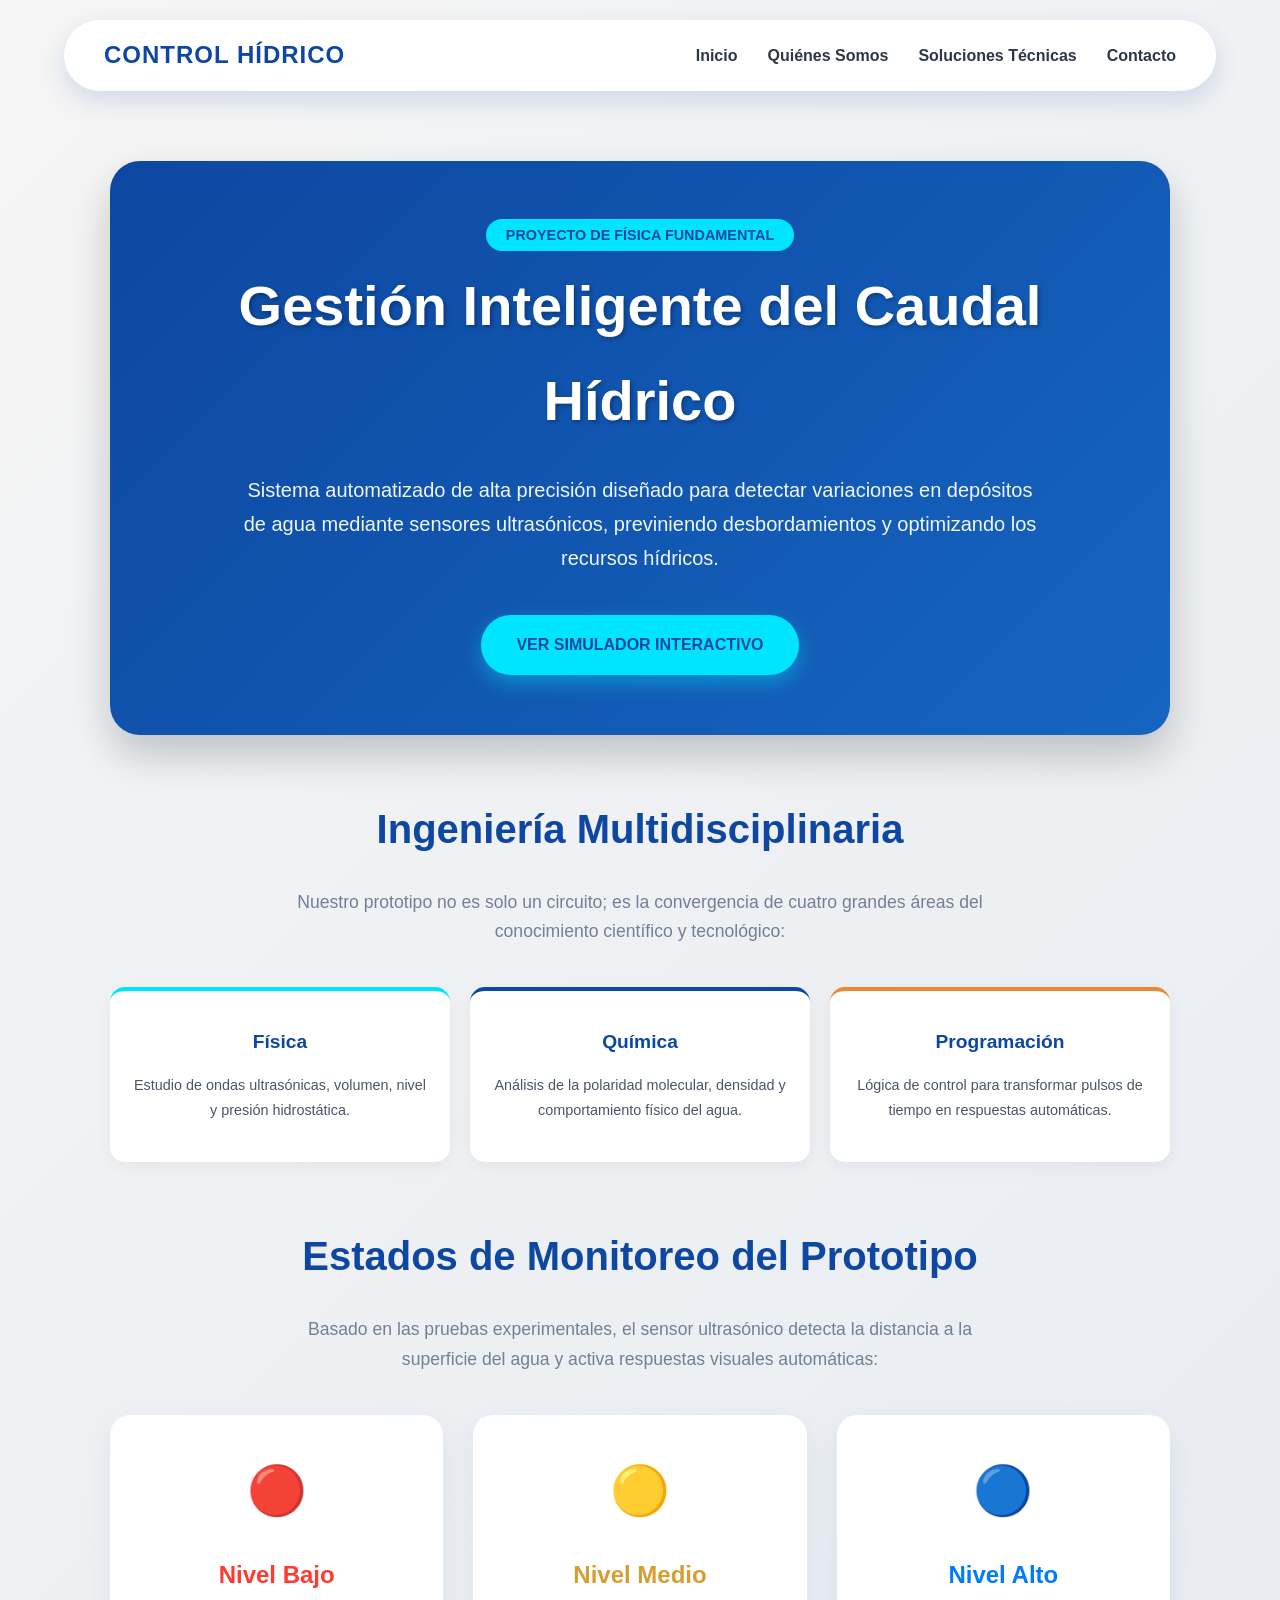
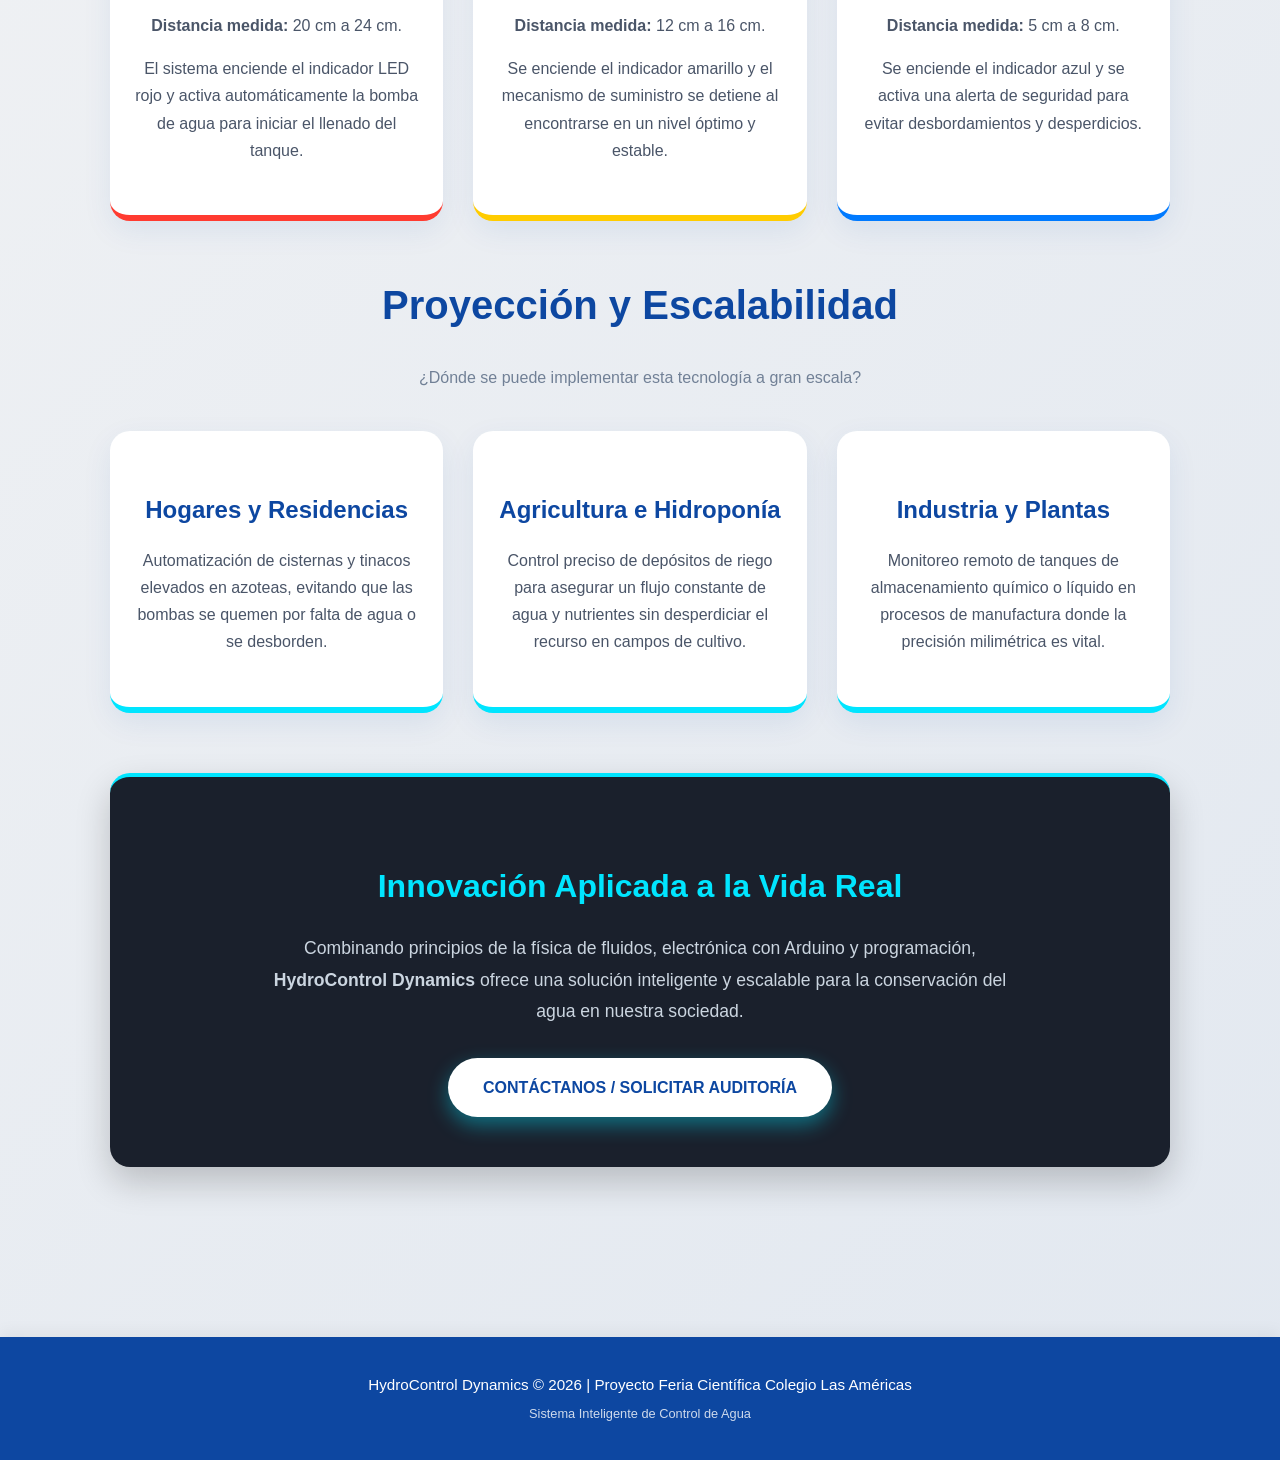
==== index.html @ 3159d739 "Add files via upload" ====
<!DOCTYPE html>
<html lang="es">
<head>
    <meta charset="UTF-8">
    <meta name="viewport" content="width=device-width, initial-scale=1.0">
    <title>HydroControl Dynamics | Inicio</title>
    <link rel="stylesheet" href="style.css">
    <style>
        .grid-info {
            display: grid;
            grid-template-columns: repeat(auto-fit, minmax(300px, 1fr));
            gap: 30px;
            margin-top: 40px;
            margin-bottom: 50px;
        }

        .tarjeta-info {
            background: #FFFFFF;
            padding: 35px 25px;
            border-radius: 20px;
            box-shadow: 0 10px 30px rgba(13, 71, 161, 0.08);
            text-align: center;
            border-bottom: 6px solid var(--azul-marino);
            transition: transform 0.3s ease;
        }

        .tarjeta-info:hover {
            transform: translateY(-8px);
        }

        .tarjeta-info h3 {
            font-size: 1.5rem;
            margin-bottom: 15px;
            color: var(--azul-marino);
        }

        .tarjeta-info p {
            color: #4A5568;
            font-size: 1rem;
            line-height: 1.7;
        }

        .grid-pilares {
            display: grid;
            grid-template-columns: repeat(auto-fit, minmax(220px, 1fr));
            gap: 20px;
            margin: 40px 0 60px 0;
        }

        .pilar-card {
            background: #FFFFFF;
            padding: 25px 20px;
            border-radius: 15px;
            text-align: center;
            box-shadow: 0 5px 15px rgba(0,0,0,0.05);
            border-top: 4px solid var(--azul-cyan);
        }

        .pilar-card h4 {
            color: var(--azul-marino);
            margin: 10px 0;
            font-size: 1.2rem;
        }

        .seccion-impacto {
            background: #1A202C;
            color: white;
            padding: 50px 30px;
            border-radius: 20px;
            text-align: center;
            margin: 60px 0;
            box-shadow: 0 15px 35px rgba(0,0,0,0.2);
            border-top: 4px solid var(--azul-cyan);
        }

        .seccion-impacto h3 {
            color: var(--azul-cyan);
            font-size: 2rem;
            margin-bottom: 20px;
        }
    </style>
</head>
<body>
    <header>
        <h1>Control Hídrico</h1>
        <nav>
            <a href="index.html">Inicio</a>
            <a href="filosofia.html">Quiénes Somos</a>
            <a href="soluciones.html">Soluciones Técnicas</a>
            <a href="contacto.html">Contacto</a>
        </nav>
    </header>

    <div class="container">
        
        <div class="hero-section">
            <span style="background: var(--azul-cyan); color: var(--azul-marino); padding: 8px 20px; border-radius: 20px; font-weight: bold; font-size: 0.9rem; text-transform: uppercase;">Proyecto de Física Fundamental</span>
            <h2>Gestión Inteligente del Caudal Hídrico</h2>
            <p style="font-size: 1.25rem; max-width: 800px; margin: 20px auto 40px auto; opacity: 0.95; line-height: 1.7;">
                Sistema automatizado de alta precisión diseñado para detectar variaciones en depósitos de agua mediante sensores ultrasónicos, previniendo desbordamientos y optimizando los recursos hídricos.
            </p>
            <a href="soluciones.html" class="btn">Ver Simulador Interactivo</a>
        </div>

        <h2 style="text-align: center; margin-top: 10px;">Ingeniería Multidisciplinaria</h2>
        <p style="text-align: center; color: #718096; max-width: 700px; margin: 0 auto; font-size: 1.1rem;">
            Nuestro prototipo no es solo un circuito; es la convergencia de cuatro grandes áreas del conocimiento científico y tecnológico:
        </p>

        <div class="grid-pilares">
            <div class="pilar-card">
                <h4>Física</h4>
                <p style="font-size: 0.9rem; color: #4A5568;">Estudio de ondas ultrasónicas, volumen, nivel y presión hidrostática.</p>
            </div>
            <div class="pilar-card" style="border-top-color: var(--azul-marino);">
                <h4>Química</h4>
                <p style="font-size: 0.9rem; color: #4A5568;">Análisis de la polaridad molecular, densidad y comportamiento físico del agua.</p>
            </div>
            <div class="pilar-card" style="border-top-color: #ED8936;">
                <h4>Programación</h4>
                <p style="font-size: 0.9rem; color: #4A5568;">Lógica de control para transformar pulsos de tiempo en respuestas automáticas.</p>
            </div>
        </div>

        <h2 style="text-align: center; margin-top: 20px;">Estados de Monitoreo del Prototipo</h2>
        <p style="text-align: center; color: #718096; max-width: 700px; margin: 0 auto; font-size: 1.1rem;">
            Basado en las pruebas experimentales, el sensor ultrasónico detecta la distancia a la superficie del agua y activa respuestas visuales automáticas:
        </p>

        <div class="grid-info">
            <div class="tarjeta-info" style="border-bottom-color: #FF3B30;">
                <div style="font-size: 3rem; margin-bottom: 10px;">🔴</div>
                <h3 style="color: #FF3B30;">Nivel Bajo</h3>
                <p><strong>Distancia medida:</strong> 20 cm a 24 cm.</p>
                <p>El sistema enciende el indicador LED rojo y activa automáticamente la bomba de agua para iniciar el llenado del tanque.</p>
            </div>

            <div class="tarjeta-info" style="border-bottom-color: #FFCC00;">
                <div style="font-size: 3rem; margin-bottom: 10px;">🟡</div>
                <h3 style="color: #D69E2E;">Nivel Medio</h3>
                <p><strong>Distancia medida:</strong> 12 cm a 16 cm.</p>
                <p>Se enciende el indicador amarillo y el mecanismo de suministro se detiene al encontrarse en un nivel óptimo y estable.</p>
            </div>

            <div class="tarjeta-info" style="border-bottom-color: #007AFF;">
                <div style="font-size: 3rem; margin-bottom: 10px;">🔵</div>
                <h3 style="color: #007AFF;">Nivel Alto</h3>
                <p><strong>Distancia medida:</strong> 5 cm a 8 cm.</p>
                <p>Se enciende el indicador azul y se activa una alerta de seguridad para evitar desbordamientos y desperdicios.</p>
            </div>
        </div>

        <h2 style="text-align: center; margin-top: 40px;">Proyección y Escalabilidad</h2>
        <p style="text-align: center; color: #718096; max-width: 700px; margin: 0 auto 30px auto;">
            ¿Dónde se puede implementar esta tecnología a gran escala?
        </p>
        
        <div class="grid-info">
            <div class="tarjeta-info" style="border-bottom-color: var(--azul-cyan);">
                <h3>Hogares y Residencias</h3>
                <p>Automatización de cisternas y tinacos elevados en azoteas, evitando que las bombas se quemen por falta de agua o se desborden.</p>
            </div>
            <div class="tarjeta-info" style="border-bottom-color: var(--azul-cyan);">
                <h3>Agricultura e Hidroponía</h3>
                <p>Control preciso de depósitos de riego para asegurar un flujo constante de agua y nutrientes sin desperdiciar el recurso en campos de cultivo.</p>
            </div>
            <div class="tarjeta-info" style="border-bottom-color: var(--azul-cyan);">
                <h3>Industria y Plantas</h3>
                <p>Monitoreo remoto de tanques de almacenamiento químico o líquido en procesos de manufactura donde la precisión milimétrica es vital.</p>
            </div>
        </div>

        <div class="seccion-impacto">
            <h3>Innovación Aplicada a la Vida Real</h3>
            <p style="max-width: 750px; margin: 0 auto; color: #CBD5E0; font-size: 1.1rem; line-height: 1.8;">
                Combinando principios de la física de fluidos, electrónica con Arduino y programación, <strong>HydroControl Dynamics</strong> ofrece una solución inteligente y escalable para la conservación del agua en nuestra sociedad.
            </p>
            <div style="margin-top: 30px;">
                <a href="contacto.html" class="btn" style="background: white; color: var(--azul-marino);">Contáctanos / Solicitar Auditoría</a>
            </div>
        </div>

    </div>

    <footer>
        <p>HydroControl Dynamics © 2026 | Proyecto Feria Científica Colegio Las Américas</p>
        <p style="font-size: 0.8rem; opacity: 0.8;">Sistema Inteligente de Control de Agua</p>
    </footer>
</body>
</html>
---- style.css ----
:root {
    --azul-marino: #0D47A1;
    --azul-cyan: #00E5FF;
    --gris-fondo: #F5F5F5;
    --texto: #2D3748;
    --blanco: #FFFFFF;
}

body {
    font-family: 'Inter', -apple-system, BlinkMacSystemFont, sans-serif;
    margin: 0;
    padding: 0;
    background: linear-gradient(135deg, var(--gris-fondo) 0%, #E2E8F0 100%);
    color: var(--texto);
    line-height: 1.7;
    min-height: 100vh;
    display: flex;
    flex-direction: column;
}

header {
    background-color: var(--blanco);
    margin: 20px 5%;
    padding: 15px 40px;
    border-radius: 50px;
    display: flex;
    justify-content: space-between;
    align-items: center;
    box-shadow: 0 10px 25px rgba(13, 71, 161, 0.15);
    flex-wrap: wrap;
    gap: 15px;
}

header h1 {
    margin: 0;
    font-size: 1.5rem;
    color: var(--azul-marino);
    font-weight: 800;
    text-transform: uppercase;
    letter-spacing: 1px;
}

nav {
    display: flex;
    gap: 10px;
    flex-wrap: wrap;
}

nav a {
    color: var(--texto);
    text-decoration: none;
    margin-left: 20px;
    font-weight: 600;
    font-size: 1rem;
    transition: all 0.3s;
}

nav a:hover {
    color: var(--azul-cyan);
    transform: translateY(-2px);
    display: inline-block;
}

.container {
    max-width: 1100px;
    margin: 0 auto;
    padding: 50px 20px;
    flex: 1;
    width: 100%;
    box-sizing: border-box;
}

h2 {
    font-size: 2.5rem;
    color: var(--azul-marino);
    margin-bottom: 25px;
    text-align: center;
}

.grid {
    display: grid;
    grid-template-columns: repeat(auto-fit, minmax(300px, 1fr));
    gap: 40px;
    margin-top: 40px;
}

.hero-section {
    background: linear-gradient(135deg, var(--azul-marino), #1565C0);
    color: var(--blanco);
    border-radius: 30px;
    padding: 60px 40px;
    text-align: center;
    box-shadow: 0 20px 40px rgba(0,0,0,0.2);
    margin-bottom: 60px;
}

.hero-section h2 {
    color: var(--blanco);
    font-size: 3.5rem;
    margin-top: 10px;
    text-shadow: 2px 2px 4px rgba(0,0,0,0.3);
}

.btn {
    display: inline-block;
    background-color: var(--azul-cyan);
    color: var(--azul-marino);
    padding: 16px 35px;
    border-radius: 50px;
    text-decoration: none;
    font-weight: 800;
    text-transform: uppercase;
    box-shadow: 0 8px 20px rgba(0, 229, 255, 0.4);
    transition: all 0.3s ease;
    border: none;
    cursor: pointer;
    text-align: center;
}

.btn:hover {
    box-shadow: 0 12px 25px rgba(0, 229, 255, 0.6);
    transform: scale(1.05);
}

footer {
    text-align: center;
    padding: 30px;
    background-color: var(--azul-marino);
    color: var(--blanco);
    margin-top: 60px;
    font-size: 0.95rem;
    box-shadow: 0 -5px 15px rgba(0,0,0,0.05);
}

footer p {
    margin: 5px 0;
}

@media (max-width: 768px) {
    header {
        flex-direction: column;
        text-align: center;
        border-radius: 20px;
        padding: 20px;
    }
    nav {
        justify-content: center;
        margin-top: 10px;
    }
    nav a {
        margin: 0 10px;
    }
    .hero-section h2 {
        font-size: 2.2rem;
    }
    h2 {
        font-size: 1.8rem;
    }
}
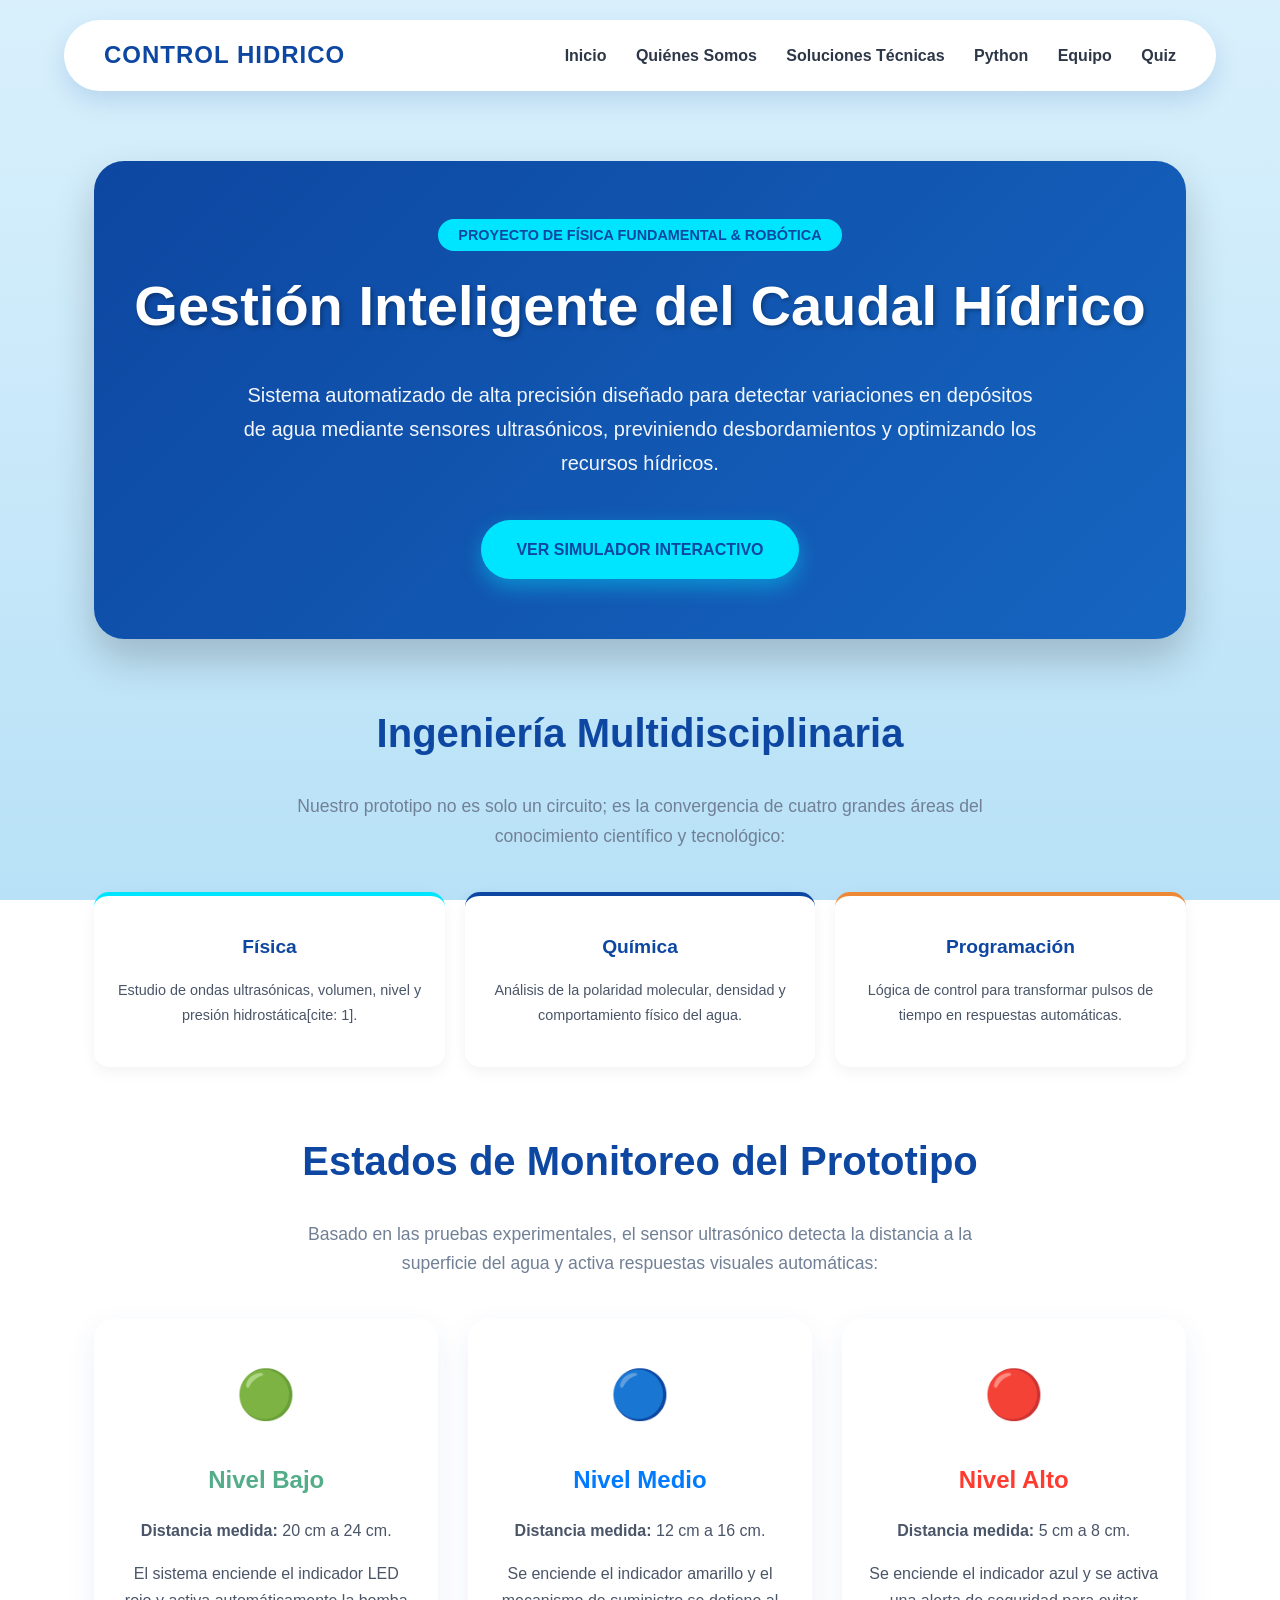
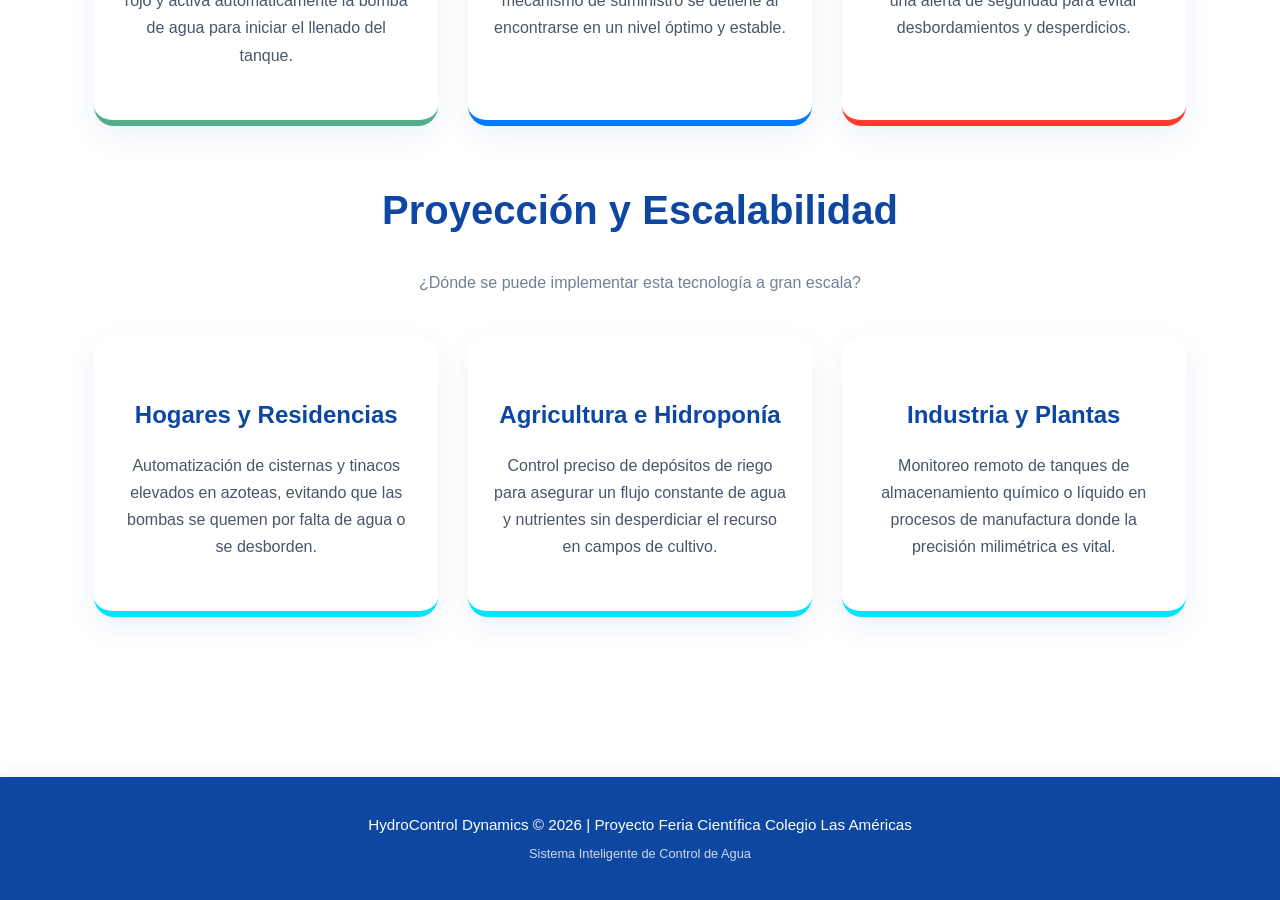
==== commit 25c995ea: "Add files via upload" ====
--- a/index.html
+++ b/index.html
@@ -1,190 +1,207 @@
-<!DOCTYPE html>
-<html lang="es">
-<head>
-    <meta charset="UTF-8">
-    <meta name="viewport" content="width=device-width, initial-scale=1.0">
-    <title>HydroControl Dynamics | Inicio</title>
-    <link rel="stylesheet" href="style.css">
-    <style>
-        .grid-info {
-            display: grid;
-            grid-template-columns: repeat(auto-fit, minmax(300px, 1fr));
-            gap: 30px;
-            margin-top: 40px;
-            margin-bottom: 50px;
-        }
-
-        .tarjeta-info {
-            background: #FFFFFF;
-            padding: 35px 25px;
-            border-radius: 20px;
-            box-shadow: 0 10px 30px rgba(13, 71, 161, 0.08);
-            text-align: center;
-            border-bottom: 6px solid var(--azul-marino);
-            transition: transform 0.3s ease;
-        }
-
-        .tarjeta-info:hover {
-            transform: translateY(-8px);
-        }
-
-        .tarjeta-info h3 {
-            font-size: 1.5rem;
-            margin-bottom: 15px;
-            color: var(--azul-marino);
-        }
-
-        .tarjeta-info p {
-            color: #4A5568;
-            font-size: 1rem;
-            line-height: 1.7;
-        }
-
-        .grid-pilares {
-            display: grid;
-            grid-template-columns: repeat(auto-fit, minmax(220px, 1fr));
-            gap: 20px;
-            margin: 40px 0 60px 0;
-        }
-
-        .pilar-card {
-            background: #FFFFFF;
-            padding: 25px 20px;
-            border-radius: 15px;
-            text-align: center;
-            box-shadow: 0 5px 15px rgba(0,0,0,0.05);
-            border-top: 4px solid var(--azul-cyan);
-        }
-
-        .pilar-card h4 {
-            color: var(--azul-marino);
-            margin: 10px 0;
-            font-size: 1.2rem;
-        }
-
-        .seccion-impacto {
-            background: #1A202C;
-            color: white;
-            padding: 50px 30px;
-            border-radius: 20px;
-            text-align: center;
-            margin: 60px 0;
-            box-shadow: 0 15px 35px rgba(0,0,0,0.2);
-            border-top: 4px solid var(--azul-cyan);
-        }
-
-        .seccion-impacto h3 {
-            color: var(--azul-cyan);
-            font-size: 2rem;
-            margin-bottom: 20px;
-        }
-    </style>
-</head>
-<body>
-    <header>
-        <h1>Control Hídrico</h1>
-        <nav>
-            <a href="index.html">Inicio</a>
-            <a href="filosofia.html">Quiénes Somos</a>
-            <a href="soluciones.html">Soluciones Técnicas</a>
-            <a href="contacto.html">Contacto</a>
-        </nav>
-    </header>
-
-    <div class="container">
-        
-        <div class="hero-section">
-            <span style="background: var(--azul-cyan); color: var(--azul-marino); padding: 8px 20px; border-radius: 20px; font-weight: bold; font-size: 0.9rem; text-transform: uppercase;">Proyecto de Física Fundamental</span>
-            <h2>Gestión Inteligente del Caudal Hídrico</h2>
-            <p style="font-size: 1.25rem; max-width: 800px; margin: 20px auto 40px auto; opacity: 0.95; line-height: 1.7;">
-                Sistema automatizado de alta precisión diseñado para detectar variaciones en depósitos de agua mediante sensores ultrasónicos, previniendo desbordamientos y optimizando los recursos hídricos.
-            </p>
-            <a href="soluciones.html" class="btn">Ver Simulador Interactivo</a>
-        </div>
-
-        <h2 style="text-align: center; margin-top: 10px;">Ingeniería Multidisciplinaria</h2>
-        <p style="text-align: center; color: #718096; max-width: 700px; margin: 0 auto; font-size: 1.1rem;">
-            Nuestro prototipo no es solo un circuito; es la convergencia de cuatro grandes áreas del conocimiento científico y tecnológico:
-        </p>
-
-        <div class="grid-pilares">
-            <div class="pilar-card">
-                <h4>Física</h4>
-                <p style="font-size: 0.9rem; color: #4A5568;">Estudio de ondas ultrasónicas, volumen, nivel y presión hidrostática.</p>
-            </div>
-            <div class="pilar-card" style="border-top-color: var(--azul-marino);">
-                <h4>Química</h4>
-                <p style="font-size: 0.9rem; color: #4A5568;">Análisis de la polaridad molecular, densidad y comportamiento físico del agua.</p>
-            </div>
-            <div class="pilar-card" style="border-top-color: #ED8936;">
-                <h4>Programación</h4>
-                <p style="font-size: 0.9rem; color: #4A5568;">Lógica de control para transformar pulsos de tiempo en respuestas automáticas.</p>
-            </div>
-        </div>
-
-        <h2 style="text-align: center; margin-top: 20px;">Estados de Monitoreo del Prototipo</h2>
-        <p style="text-align: center; color: #718096; max-width: 700px; margin: 0 auto; font-size: 1.1rem;">
-            Basado en las pruebas experimentales, el sensor ultrasónico detecta la distancia a la superficie del agua y activa respuestas visuales automáticas:
-        </p>
-
-        <div class="grid-info">
-            <div class="tarjeta-info" style="border-bottom-color: #FF3B30;">
-                <div style="font-size: 3rem; margin-bottom: 10px;">🔴</div>
-                <h3 style="color: #FF3B30;">Nivel Bajo</h3>
-                <p><strong>Distancia medida:</strong> 20 cm a 24 cm.</p>
-                <p>El sistema enciende el indicador LED rojo y activa automáticamente la bomba de agua para iniciar el llenado del tanque.</p>
-            </div>
-
-            <div class="tarjeta-info" style="border-bottom-color: #FFCC00;">
-                <div style="font-size: 3rem; margin-bottom: 10px;">🟡</div>
-                <h3 style="color: #D69E2E;">Nivel Medio</h3>
-                <p><strong>Distancia medida:</strong> 12 cm a 16 cm.</p>
-                <p>Se enciende el indicador amarillo y el mecanismo de suministro se detiene al encontrarse en un nivel óptimo y estable.</p>
-            </div>
-
-            <div class="tarjeta-info" style="border-bottom-color: #007AFF;">
-                <div style="font-size: 3rem; margin-bottom: 10px;">🔵</div>
-                <h3 style="color: #007AFF;">Nivel Alto</h3>
-                <p><strong>Distancia medida:</strong> 5 cm a 8 cm.</p>
-                <p>Se enciende el indicador azul y se activa una alerta de seguridad para evitar desbordamientos y desperdicios.</p>
-            </div>
-        </div>
-
-        <h2 style="text-align: center; margin-top: 40px;">Proyección y Escalabilidad</h2>
-        <p style="text-align: center; color: #718096; max-width: 700px; margin: 0 auto 30px auto;">
-            ¿Dónde se puede implementar esta tecnología a gran escala?
-        </p>
-        
-        <div class="grid-info">
-            <div class="tarjeta-info" style="border-bottom-color: var(--azul-cyan);">
-                <h3>Hogares y Residencias</h3>
-                <p>Automatización de cisternas y tinacos elevados en azoteas, evitando que las bombas se quemen por falta de agua o se desborden.</p>
-            </div>
-            <div class="tarjeta-info" style="border-bottom-color: var(--azul-cyan);">
-                <h3>Agricultura e Hidroponía</h3>
-                <p>Control preciso de depósitos de riego para asegurar un flujo constante de agua y nutrientes sin desperdiciar el recurso en campos de cultivo.</p>
-            </div>
-            <div class="tarjeta-info" style="border-bottom-color: var(--azul-cyan);">
-                <h3>Industria y Plantas</h3>
-                <p>Monitoreo remoto de tanques de almacenamiento químico o líquido en procesos de manufactura donde la precisión milimétrica es vital.</p>
-            </div>
-        </div>
-
-        <div class="seccion-impacto">
-            <h3>Innovación Aplicada a la Vida Real</h3>
-            <p style="max-width: 750px; margin: 0 auto; color: #CBD5E0; font-size: 1.1rem; line-height: 1.8;">
-                Combinando principios de la física de fluidos, electrónica con Arduino y programación, <strong>HydroControl Dynamics</strong> ofrece una solución inteligente y escalable para la conservación del agua en nuestra sociedad.
-            </p>
-            <div style="margin-top: 30px;">
-                <a href="contacto.html" class="btn" style="background: white; color: var(--azul-marino);">Contáctanos / Solicitar Auditoría</a>
-            </div>
-        </div>
-
-    </div>
-
-    <footer>
-        <p>HydroControl Dynamics © 2026 | Proyecto Feria Científica Colegio Las Américas</p>
-        <p style="font-size: 0.8rem; opacity: 0.8;">Sistema Inteligente de Control de Agua</p>
-    </footer>
-</body>
-</html>
+<!DOCTYPE html>
+<html lang="es">
+<head>
+    <meta charset="UTF-8">
+    <meta name="viewport" content="width=device-width, initial-scale=1.0">
+    <title>HydroControl Dynamics | Inicio</title>
+    <link rel="stylesheet" href="style.css">
+    <style>
+        .grid-info {
+            display: grid;
+            grid-template-columns: repeat(auto-fit, minmax(300px, 1fr));
+            gap: 30px;
+            margin-top: 40px;
+            margin-bottom: 50px;
+        }
+
+        .tarjeta-info {
+            background: #FFFFFF;
+            padding: 35px 25px;
+            border-radius: 20px;
+            box-shadow: 0 10px 30px rgba(13, 71, 161, 0.08);
+            text-align: center;
+            border-bottom: 6px solid var(--azul-marino);
+            transition: transform 0.3s ease;
+        }
+
+        .tarjeta-info:hover {
+            transform: translateY(-8px);
+        }
+
+        .tarjeta-info h3 {
+            font-size: 1.5rem;
+            margin-bottom: 15px;
+            color: var(--azul-marino);
+        }
+
+        .tarjeta-info p {
+            color: #4A5568;
+            font-size: 1rem;
+            line-height: 1.7;
+        }
+
+        /* Estilo para la nueva sección de pilares tecnológicos */
+        .grid-pilares {
+            display: grid;
+            grid-template-columns: repeat(auto-fit, minmax(220px, 1fr));
+            gap: 20px;
+            margin: 40px 0 60px 0;
+        }
+
+        .pilar-card {
+            background: #FFFFFF;
+            padding: 25px 20px;
+            border-radius: 15px;
+            text-align: center;
+            box-shadow: 0 5px 15px rgba(0,0,0,0.05);
+            border-top: 4px solid var(--azul-cyan);
+        }
+
+        .pilar-card h4 {
+            color: var(--azul-marino);
+            margin: 10px 0;
+            font-size: 1.2rem;
+        }
+
+        .seccion-impacto {
+            background: #1A202C;
+            color: white;
+            padding: 50px 30px;
+            border-radius: 20px;
+            text-align: center;
+            margin: 60px 0;
+            box-shadow: 0 15px 35px rgba(0,0,0,0.2);
+            border-top: 4px solid var(--azul-cyan);
+        }
+
+        .seccion-impacto h3 {
+            color: var(--azul-cyan);
+            font-size: 2rem;
+            margin-bottom: 20px;
+        }
+    </style>
+</head>
+<body>
+
+  <div class="water-background">
+    <div class="bubble" style="--tam:40px; --izq:10%; --dur:12s; --deriva:30px"></div>
+    <div class="bubble" style="--tam:70px; --izq:35%; --dur:16s; --deriva:-40px"></div>
+    <div class="bubble" style="--tam:25px; --izq:60%; --dur:10s; --deriva:20px"></div>
+    <!-- agrega más cambiando los valores -->
+</div>
+
+    <header>
+        <h1> Control Hidrico</h1>
+        <nav>
+            <a href="index.html">Inicio</a>
+            <a href="filosofia.html">Quiénes Somos</a>
+            <a href="soluciones.html">Soluciones Técnicas</a>
+            <a href="python.html">Python</a>
+            <a href="equipo.html">Equipo</a>
+            <a href="quiz.html">Quiz</a>
+        </nav>
+    </header>
+
+    <div class="container">
+        
+        <!-- Hero Section Principal -->
+        <div class="hero-section">
+            <span style="background: var(--azul-cyan); color: var(--azul-marino); padding: 8px 20px; border-radius: 20px; font-weight: bold; font-size: 0.9rem; text-transform: uppercase;">Proyecto de Física Fundamental & Robótica</span>
+            <h2>Gestión Inteligente del Caudal Hídrico</h2>
+            <p style="font-size: 1.25rem; max-width: 800px; margin: 20px auto 40px auto; opacity: 0.95; line-height: 1.7;">
+                Sistema automatizado de alta precisión diseñado para detectar variaciones en depósitos de agua mediante sensores ultrasónicos, previniendo desbordamientos y optimizando los recursos hídricos.
+            </p>
+            <a href="soluciones.html" class="btn"> Ver Simulador Interactivo</a>
+        </div>
+
+        <!-- SECCIÓN NUEVA: Los Pilares Tecnológicos del Proyecto -->
+        <h2 style="text-align: center; margin-top: 10px;">Ingeniería Multidisciplinaria</h2>
+        <p style="text-align: center; color: #718096; max-width: 700px; margin: 0 auto; font-size: 1.1rem;">
+            Nuestro prototipo no es solo un circuito; es la convergencia de cuatro grandes áreas del conocimiento científico y tecnológico:
+        </p>
+
+        <div class="grid-pilares">
+            <div class="pilar-card">
+                <div style="font-size: 2rem;"></div>
+                <h4>Física</h4>
+                <p style="font-size: 0.9rem; color: #4A5568;">Estudio de ondas ultrasónicas, volumen, nivel y presión hidrostática[cite: 1].</p>
+            </div>
+            <div class="pilar-card" style="border-top-color: var(--azul-marino);">
+                <div style="font-size: 2rem;"></div>
+                <h4>Química</h4>
+                <p style="font-size: 0.9rem; color: #4A5568;">Análisis de la polaridad molecular, densidad y comportamiento físico del agua.</p>
+            </div>
+            <div class="pilar-card" style="border-top-color: #ED8936;">
+                <div style="font-size: 2rem;"></div>
+                <h4>Programación</h4>
+                <p style="font-size: 0.9rem; color: #4A5568;">Lógica de control para transformar pulsos de tiempo en respuestas automáticas.</p>
+            </div>
+        </div>
+
+        <!-- SECCIÓN DE ESTADOS Y RANGOS DE CENTÍMETROS (De la investigación) -->
+        <h2 style="text-align: center; margin-top: 20px;">Estados de Monitoreo del Prototipo</h2>
+        <p style="text-align: center; color: #718096; max-width: 700px; margin: 0 auto; font-size: 1.1rem;">
+            Basado en las pruebas experimentales, el sensor ultrasónico detecta la distancia a la superficie del agua y activa respuestas visuales automáticas:
+        </p>
+
+        <div class="grid-info">
+            <!-- Tarjeta Nivel Bajo -->
+            <div class="tarjeta-info" style="border-bottom-color: #53ad88;">
+                <div style="font-size: 3rem; margin-bottom: 10px;">🟢</div>
+                <h3 style="color: #53ad88;">Nivel Bajo</h3>
+                <p><strong>Distancia medida:</strong> 20 cm a 24 cm.</p>
+                <p>El sistema enciende el indicador LED rojo y activa automáticamente la bomba de agua para iniciar el llenado del tanque.</p>
+            </div>
+
+            <!-- Tarjeta Nivel Medio -->
+            <div class="tarjeta-info" style="border-bottom-color: #007AFF;">
+                <div style="font-size: 3rem; margin-bottom: 10px;">🔵</div>
+                <h3 style="color: #007AFF;">Nivel Medio</h3>
+                <p><strong>Distancia medida:</strong> 12 cm a 16 cm.</p>
+                <p>Se enciende el indicador amarillo y el mecanismo de suministro se detiene al encontrarse en un nivel óptimo y estable.</p>
+            </div>
+
+            <!-- Tarjeta Nivel Alto -->
+            <div class="tarjeta-info" style="border-bottom-color: #FF3B30;">
+                <div style="font-size: 3rem; margin-bottom: 10px;">🔴</div>
+                <h3 style="color: #FF3B30;">Nivel Alto</h3>
+                <p><strong>Distancia medida:</strong> 5 cm a 8 cm.</p>
+                <p>Se enciende el indicador azul y se activa una alerta de seguridad para evitar desbordamientos y desperdicios.</p>
+            </div>
+        </div>
+
+        <!-- SECCIÓN NUEVA: Aplicaciones en el Mundo Real -->
+        <h2 style="text-align: center; margin-top: 40px;">Proyección y Escalabilidad</h2>
+        <p style="text-align: center; color: #718096; max-width: 700px; margin: 0 auto 30px auto;">
+            ¿Dónde se puede implementar esta tecnología a gran escala?
+        </p>
+        
+        <div class="grid-info">
+            <div class="tarjeta-info" style="border-bottom-color: var(--azul-cyan);">
+                <div style="font-size: 2.5rem; margin-bottom: 10px;"></div>
+                <h3>Hogares y Residencias</h3>
+                <p>Automatización de cisternas y tinacos elevados en azoteas, evitando que las bombas se quemen por falta de agua o se desborden.</p>
+            </div>
+            <div class="tarjeta-info" style="border-bottom-color: var(--azul-cyan);">
+                <div style="font-size: 2.5rem; margin-bottom: 10px;"></div>
+                <h3>Agricultura e Hidroponía</h3>
+                <p>Control preciso de depósitos de riego para asegurar un flujo constante de agua y nutrientes sin desperdiciar el recurso en campos de cultivo.</p>
+            </div>
+            <div class="tarjeta-info" style="border-bottom-color: var(--azul-cyan);">
+                <div style="font-size: 2.5rem; margin-bottom: 10px;"></div>
+                <h3>Industria y Plantas</h3>
+                <p>Monitoreo remoto de tanques de almacenamiento químico o líquido en procesos de manufactura donde la precisión milimétrica es vital.</p>
+            </div>
+        </div>
+
+     
+
+    </div>
+
+    <!-- FOOTER UNIFICADO -->
+    <footer>
+        <p>HydroControl Dynamics © 2026 | Proyecto Feria Científica Colegio Las Américas</p>
+        <p style="font-size: 0.8rem; opacity: 0.8;">Sistema Inteligente de Control de Agua</p>
+    </footer>
+</body>
+</html> 
--- a/style.css
+++ b/style.css
@@ -1,159 +1,198 @@
-:root {
-    --azul-marino: #0D47A1;
-    --azul-cyan: #00E5FF;
-    --gris-fondo: #F5F5F5;
-    --texto: #2D3748;
-    --blanco: #FFFFFF;
-}
-
-body {
-    font-family: 'Inter', -apple-system, BlinkMacSystemFont, sans-serif;
-    margin: 0;
-    padding: 0;
-    background: linear-gradient(135deg, var(--gris-fondo) 0%, #E2E8F0 100%);
-    color: var(--texto);
-    line-height: 1.7;
-    min-height: 100vh;
-    display: flex;
-    flex-direction: column;
-}
-
-header {
-    background-color: var(--blanco);
-    margin: 20px 5%;
-    padding: 15px 40px;
-    border-radius: 50px;
-    display: flex;
-    justify-content: space-between;
-    align-items: center;
-    box-shadow: 0 10px 25px rgba(13, 71, 161, 0.15);
-    flex-wrap: wrap;
-    gap: 15px;
-}
-
-header h1 {
-    margin: 0;
-    font-size: 1.5rem;
-    color: var(--azul-marino);
-    font-weight: 800;
-    text-transform: uppercase;
-    letter-spacing: 1px;
-}
-
-nav {
-    display: flex;
-    gap: 10px;
-    flex-wrap: wrap;
-}
-
-nav a {
-    color: var(--texto);
-    text-decoration: none;
-    margin-left: 20px;
-    font-weight: 600;
-    font-size: 1rem;
-    transition: all 0.3s;
-}
-
-nav a:hover {
-    color: var(--azul-cyan);
-    transform: translateY(-2px);
-    display: inline-block;
-}
-
-.container {
-    max-width: 1100px;
-    margin: 0 auto;
-    padding: 50px 20px;
-    flex: 1;
-    width: 100%;
-    box-sizing: border-box;
-}
-
-h2 {
-    font-size: 2.5rem;
-    color: var(--azul-marino);
-    margin-bottom: 25px;
-    text-align: center;
-}
-
-.grid {
-    display: grid;
-    grid-template-columns: repeat(auto-fit, minmax(300px, 1fr));
-    gap: 40px;
-    margin-top: 40px;
-}
-
-.hero-section {
-    background: linear-gradient(135deg, var(--azul-marino), #1565C0);
-    color: var(--blanco);
-    border-radius: 30px;
-    padding: 60px 40px;
-    text-align: center;
-    box-shadow: 0 20px 40px rgba(0,0,0,0.2);
-    margin-bottom: 60px;
-}
-
-.hero-section h2 {
-    color: var(--blanco);
-    font-size: 3.5rem;
-    margin-top: 10px;
-    text-shadow: 2px 2px 4px rgba(0,0,0,0.3);
-}
-
-.btn {
-    display: inline-block;
-    background-color: var(--azul-cyan);
-    color: var(--azul-marino);
-    padding: 16px 35px;
-    border-radius: 50px;
-    text-decoration: none;
-    font-weight: 800;
-    text-transform: uppercase;
-    box-shadow: 0 8px 20px rgba(0, 229, 255, 0.4);
-    transition: all 0.3s ease;
-    border: none;
-    cursor: pointer;
-    text-align: center;
-}
-
-.btn:hover {
-    box-shadow: 0 12px 25px rgba(0, 229, 255, 0.6);
-    transform: scale(1.05);
-}
-
-footer {
-    text-align: center;
-    padding: 30px;
-    background-color: var(--azul-marino);
-    color: var(--blanco);
-    margin-top: 60px;
-    font-size: 0.95rem;
-    box-shadow: 0 -5px 15px rgba(0,0,0,0.05);
-}
-
-footer p {
-    margin: 5px 0;
-}
-
-@media (max-width: 768px) {
-    header {
-        flex-direction: column;
-        text-align: center;
-        border-radius: 20px;
-        padding: 20px;
-    }
-    nav {
-        justify-content: center;
-        margin-top: 10px;
-    }
-    nav a {
-        margin: 0 10px;
-    }
-    .hero-section h2 {
-        font-size: 2.2rem;
-    }
-    h2 {
-        font-size: 1.8rem;
-    }
-}
+
+/* style.css - Diseño General Unificado */
+:root {
+    --azul-marino: #0D47A1;
+    --azul-cyan: #00E5FF;
+    --gris-fondo: #F5F5F5;
+    --texto: #2D3748;
+    --blanco: #FFFFFF;
+}
+ 
+body {
+    font-family: 'Inter', -apple-system, BlinkMacSystemFont, sans-serif;
+    margin: 0;
+    padding: 0;
+    /* Fondo celeste pastel (un poco más definido para que resalten las burbujas) */
+    background: linear-gradient(180deg, #d9f0fc 0%, #b8e1f7 100%);
+    background-attachment: fixed;
+    color: var(--texto);
+    line-height: 1.7;
+    min-height: 100vh;
+    display: flex;
+    flex-direction: column;
+}
+ 
+header {
+    background-color: var(--blanco);
+    margin: 20px 5%;
+    padding: 15px 40px;
+    border-radius: 50px;
+    display: flex;
+    justify-content: space-between;
+    align-items: center;
+    box-shadow: 0 10px 25px rgba(13, 71, 161, 0.15);
+}
+ 
+header h1 {
+    margin: 0;
+    font-size: 1.5rem;
+    color: var(--azul-marino);
+    font-weight: 800;
+    text-transform: uppercase;
+    letter-spacing: 1px;
+}
+ 
+nav a {
+    color: var(--texto);
+    text-decoration: none;
+    margin-left: 25px;
+    font-weight: 600;
+    font-size: 1rem;
+    transition: all 0.3s;
+}
+ 
+nav a:hover {
+    color: var(--azul-cyan);
+    transform: translateY(-2px);
+    display: inline-block;
+}
+ 
+.container {
+    max-width: 1100px;
+    margin: 0 auto;
+    padding: 50px 20px;
+    flex: 1;
+}
+ 
+h2 {
+    font-size: 2.5rem;
+    color: var(--azul-marino);
+    margin-bottom: 25px;
+    text-align: center;
+}
+ 
+.grid {
+    display: grid;
+    grid-template-columns: repeat(auto-fit, minmax(300px, 1fr));
+    gap: 40px;
+    margin-top: 40px;
+}
+ 
+.hero-section {
+    background: linear-gradient(135deg, var(--azul-marino), #1565C0);
+    color: var(--blanco);
+    border-radius: 30px;
+    padding: 60px 40px;
+    text-align: center;
+    box-shadow: 0 20px 40px rgba(0,0,0,0.2);
+    margin-bottom: 60px;
+}
+ 
+.hero-section h2 {
+    color: var(--blanco);
+    font-size: 3.5rem;
+    margin-top: 10px;
+    text-shadow: 2px 2px 4px rgba(0,0,0,0.3);
+}
+ 
+.btn {
+    display: inline-block;
+    background-color: var(--azul-cyan);
+    color: var(--azul-marino);
+    padding: 16px 35px;
+    border-radius: 50px;
+    text-decoration: none;
+    font-weight: 800;
+    text-transform: uppercase;
+    box-shadow: 0 8px 20px rgba(0, 229, 255, 0.4);
+    transition: all 0.3s ease;
+    border: none;
+    cursor: pointer;
+}
+ 
+.btn:hover {
+    box-shadow: 0 12px 25px rgba(0, 229, 255, 0.6);
+    transform: scale(1.05);
+}
+ 
+/* FOOTER UNIFICADO PARA TODAS LAS PÁGINAS */
+footer {
+    text-align: center;
+    padding: 30px;
+    background-color: var(--azul-marino);
+    color: var(--blanco);
+    margin-top: 60px;
+    font-size: 0.95rem;
+    box-shadow: 0 -5px 15px rgba(0,0,0,0.05);
+}
+ 
+footer p {
+    margin: 5px 0;
+}
+ 
+ 
+/* BURBUJAS */
+.water-background {
+    position: fixed !important;
+    top: 0 !important;
+    left: 0 !important;
+    width: 100vw !important;
+    height: 100vh !important;
+    overflow: hidden;
+    pointer-events: none;
+    z-index: 0;
+}
+ 
+.bubble {
+    position: absolute;
+    bottom: calc(var(--tam, 40px) * -1);
+    left: var(--izq, 50%);
+    width: var(--tam, 40px);
+    height: var(--tam, 40px);
+    border-radius: 50%;
+    opacity: var(--op, 0.85);
+    /* Tinte azul + borde marcado para que se vean sobre el fondo claro */
+    background: radial-gradient(circle at 30% 30%,
+        rgba(255,255,255,0.9) 0%,
+        rgba(255,255,255,0.25) 25%,
+        rgba(100,181,246,0.35) 100%);
+    border: 2px solid rgba(66,165,245,0.55);
+    box-shadow:
+        inset 0 0 14px rgba(255,255,255,0.8),
+        0 0 10px rgba(66,165,245,0.25);
+    animation: subir var(--dur, 12s) linear var(--ret, 0s) infinite;
+}
+ 
+/* Brillo pequeño en la esquina de cada burbuja */
+.bubble::after {
+    content: "";
+    position: absolute;
+    top: 14%;
+    left: 18%;
+    width: 22%;
+    height: 22%;
+    border-radius: 50%;
+    background: rgba(255,255,255,0.9);
+}
+ 
+@keyframes subir {
+    0%   { transform: translate(0, 0); }
+    50%  { transform: translate(var(--deriva, 30px), -55vh); }
+    100% { transform: translate(calc(var(--deriva, 30px) * -1), -115vh); }
+}
+ 
+/* Variación para burbujas escritas a mano en el HTML (sin estilos en línea) */
+.bubble:nth-child(1) { --tam: 50px;  --izq: 8%;  --dur: 12s; --ret: -2s;  --deriva: 30px;  }
+.bubble:nth-child(2) { --tam: 90px;  --izq: 25%; --dur: 17s; --ret: -9s;  --deriva: -40px; }
+.bubble:nth-child(3) { --tam: 35px;  --izq: 42%; --dur: 10s; --ret: -5s;  --deriva: 20px;  }
+.bubble:nth-child(4) { --tam: 105px; --izq: 58%; --dur: 19s; --ret: -13s; --deriva: -30px; }
+.bubble:nth-child(5) { --tam: 45px;  --izq: 72%; --dur: 13s; --ret: -7s;  --deriva: 45px;  }
+.bubble:nth-child(6) { --tam: 70px;  --izq: 85%; --dur: 15s; --ret: -1s;  --deriva: -25px; }
+.bubble:nth-child(7) { --tam: 30px;  --izq: 94%; --dur: 9s;  --ret: -4s;  --deriva: 15px;  }
+ 
+/* El contenido queda por encima de las burbujas */
+header, .container, footer {
+    position: relative;
+    z-index: 1;
+}
+ 
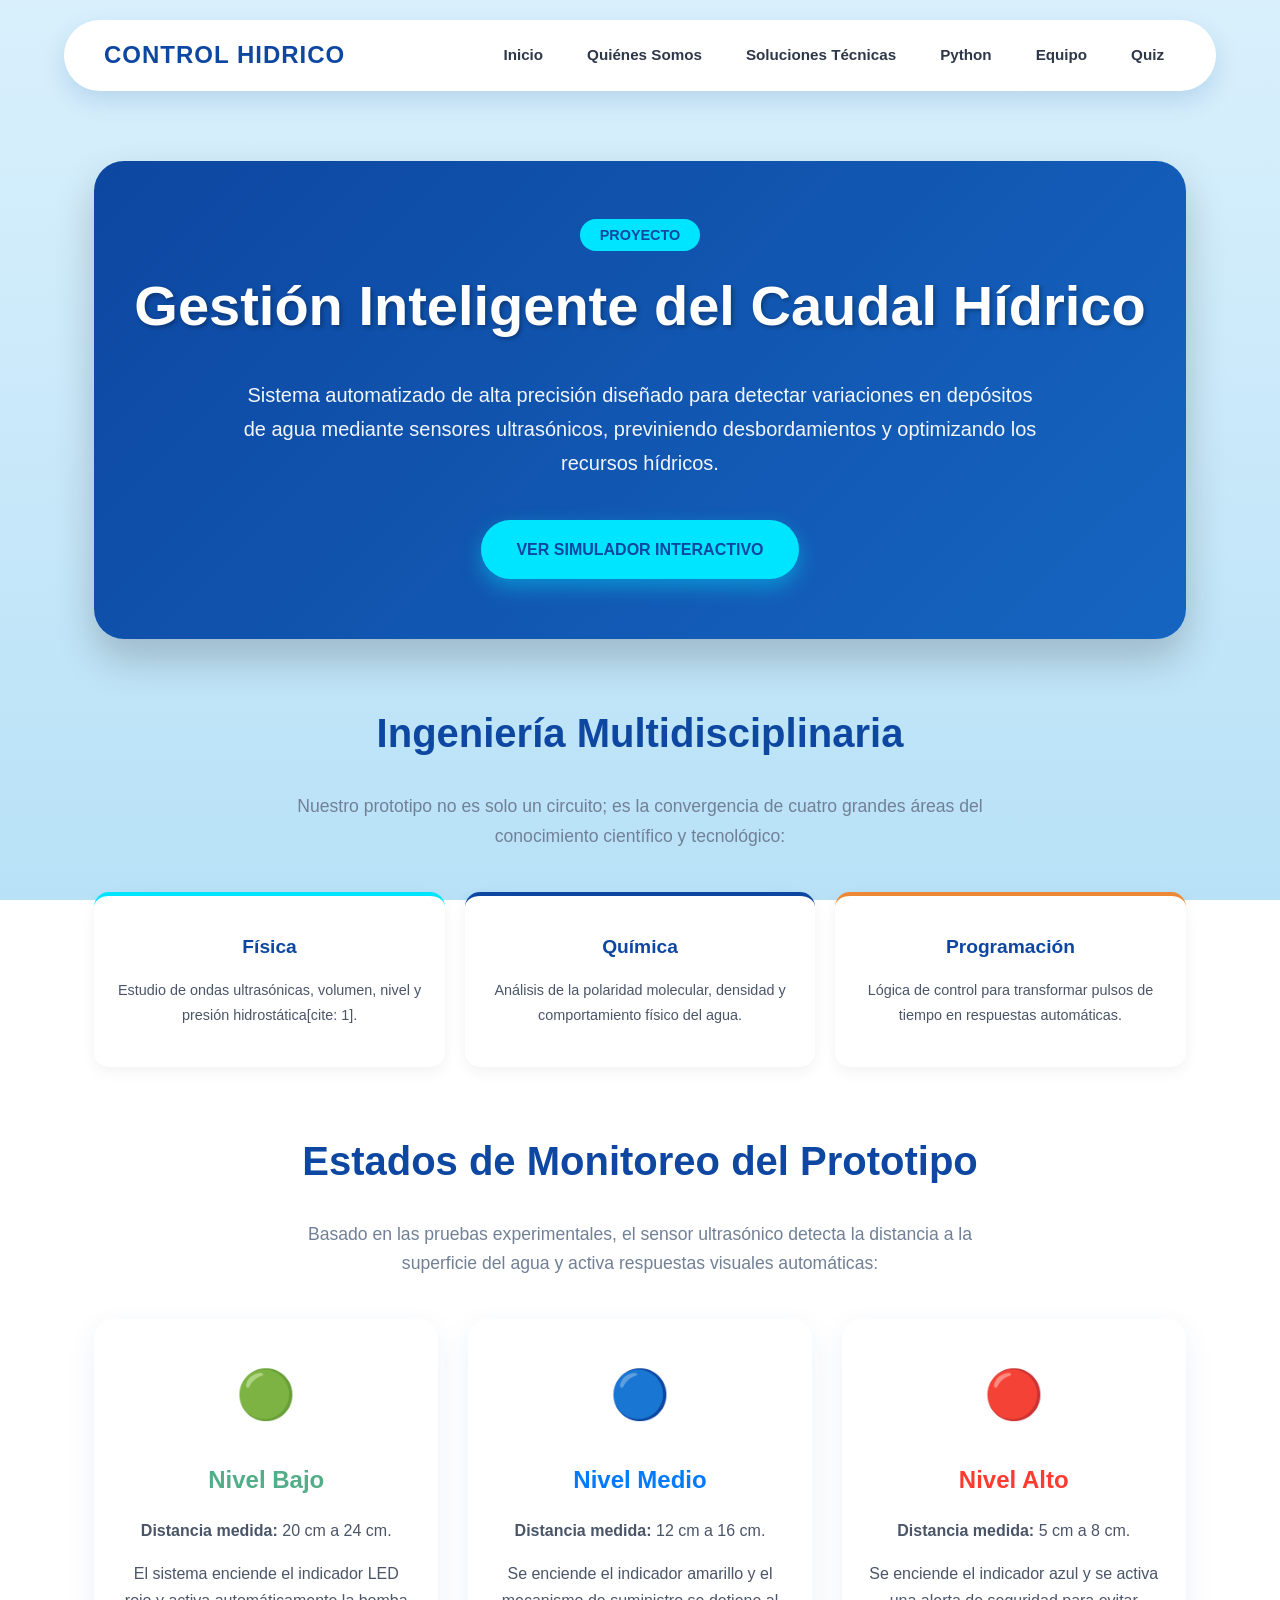
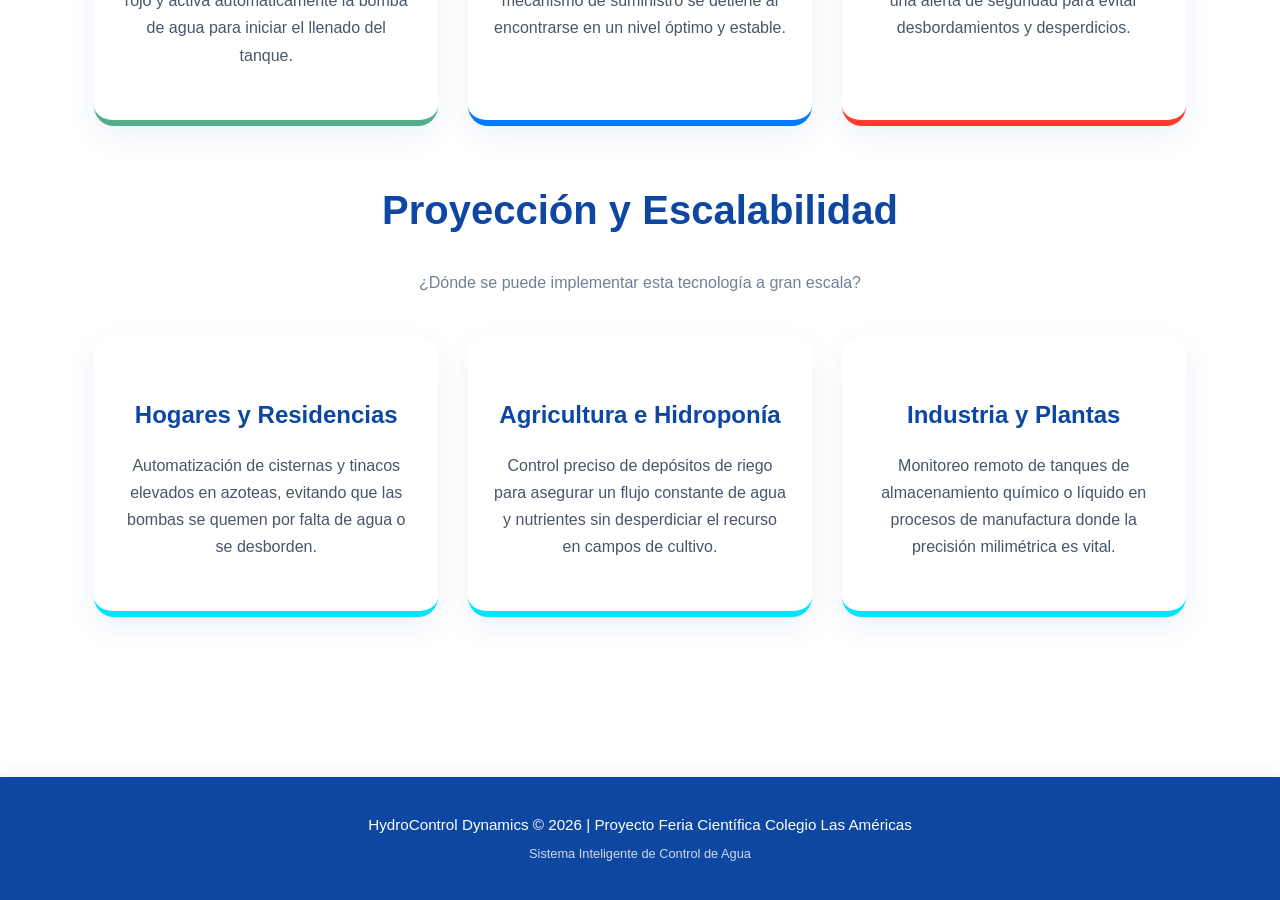
==== commit 9f62fef3: "Add files via upload" ====
--- a/index.html
+++ b/index.html
@@ -106,7 +106,7 @@
         
         <!-- Hero Section Principal -->
         <div class="hero-section">
-            <span style="background: var(--azul-cyan); color: var(--azul-marino); padding: 8px 20px; border-radius: 20px; font-weight: bold; font-size: 0.9rem; text-transform: uppercase;">Proyecto de Física Fundamental & Robótica</span>
+            <span style="background: var(--azul-cyan); color: var(--azul-marino); padding: 8px 20px; border-radius: 20px; font-weight: bold; font-size: 0.9rem; text-transform: uppercase;">Proyecto </span>
             <h2>Gestión Inteligente del Caudal Hídrico</h2>
             <p style="font-size: 1.25rem; max-width: 800px; margin: 20px auto 40px auto; opacity: 0.95; line-height: 1.7;">
                 Sistema automatizado de alta precisión diseñado para detectar variaciones en depósitos de agua mediante sensores ultrasónicos, previniendo desbordamientos y optimizando los recursos hídricos.
--- a/style.css
+++ b/style.css
@@ -1,4 +1,3 @@
-
 /* style.css - Diseño General Unificado */
 :root {
     --azul-marino: #0D47A1;
@@ -12,7 +11,7 @@
     font-family: 'Inter', -apple-system, BlinkMacSystemFont, sans-serif;
     margin: 0;
     padding: 0;
-    /* Fondo celeste pastel (un poco más definido para que resalten las burbujas) */
+    /* Fondo celeste pastel con degradado */
     background: linear-gradient(180deg, #d9f0fc 0%, #b8e1f7 100%);
     background-attachment: fixed;
     color: var(--texto);
@@ -31,6 +30,8 @@
     justify-content: space-between;
     align-items: center;
     box-shadow: 0 10px 25px rgba(13, 71, 161, 0.15);
+    flex-wrap: wrap;
+    gap: 15px;
 }
  
 header h1 {
@@ -42,13 +43,21 @@
     letter-spacing: 1px;
 }
  
+nav {
+    display: flex;
+    gap: 5px;
+    flex-wrap: wrap;
+}
+
 nav a {
     color: var(--texto);
     text-decoration: none;
-    margin-left: 25px;
+    margin-left: 15px;
     font-weight: 600;
-    font-size: 1rem;
+    font-size: 0.95rem;
     transition: all 0.3s;
+    padding: 6px 12px;
+    border-radius: 8px;
 }
  
 nav a:hover {
@@ -151,7 +160,6 @@
     height: var(--tam, 40px);
     border-radius: 50%;
     opacity: var(--op, 0.85);
-    /* Tinte azul + borde marcado para que se vean sobre el fondo claro */
     background: radial-gradient(circle at 30% 30%,
         rgba(255,255,255,0.9) 0%,
         rgba(255,255,255,0.25) 25%,
@@ -163,7 +171,6 @@
     animation: subir var(--dur, 12s) linear var(--ret, 0s) infinite;
 }
  
-/* Brillo pequeño en la esquina de cada burbuja */
 .bubble::after {
     content: "";
     position: absolute;
@@ -181,7 +188,6 @@
     100% { transform: translate(calc(var(--deriva, 30px) * -1), -115vh); }
 }
  
-/* Variación para burbujas escritas a mano en el HTML (sin estilos en línea) */
 .bubble:nth-child(1) { --tam: 50px;  --izq: 8%;  --dur: 12s; --ret: -2s;  --deriva: 30px;  }
 .bubble:nth-child(2) { --tam: 90px;  --izq: 25%; --dur: 17s; --ret: -9s;  --deriva: -40px; }
 .bubble:nth-child(3) { --tam: 35px;  --izq: 42%; --dur: 10s; --ret: -5s;  --deriva: 20px;  }
@@ -190,9 +196,47 @@
 .bubble:nth-child(6) { --tam: 70px;  --izq: 85%; --dur: 15s; --ret: -1s;  --deriva: -25px; }
 .bubble:nth-child(7) { --tam: 30px;  --izq: 94%; --dur: 9s;  --ret: -4s;  --deriva: 15px;  }
  
-/* El contenido queda por encima de las burbujas */
 header, .container, footer {
     position: relative;
     z-index: 1;
 }
- +
+/* ==========================================
+   ADAPTACIÓN PARA CELULARES (RESPONSIVE)
+   ========================================== */
+@media (max-width: 768px) {
+    header {
+        flex-direction: column;
+        text-align: center;
+        padding: 15px 10px;
+        margin: 10px 3%;
+        border-radius: 20px;
+        gap: 10px;
+    }
+    header h1 {
+        font-size: 1.2rem;
+    }
+    nav {
+        display: grid;
+        grid-template-columns: repeat(3, 1fr); /* Organiza el menú en filas de 3 botones ordenados */
+        gap: 6px;
+        width: 100%;
+        padding: 0 5px;
+        box-sizing: border-box;
+    }
+    nav a {
+        margin-left: 0;
+        font-size: 0.75rem;
+        padding: 8px 4px;
+        text-align: center;
+        background: #e0f2fe;
+        border: 1px solid #bae6fd;
+        border-radius: 6px;
+    }
+    .hero-section h2 {
+        font-size: 2.2rem;
+    }
+    h2 {
+        font-size: 1.8rem;
+    }
+}
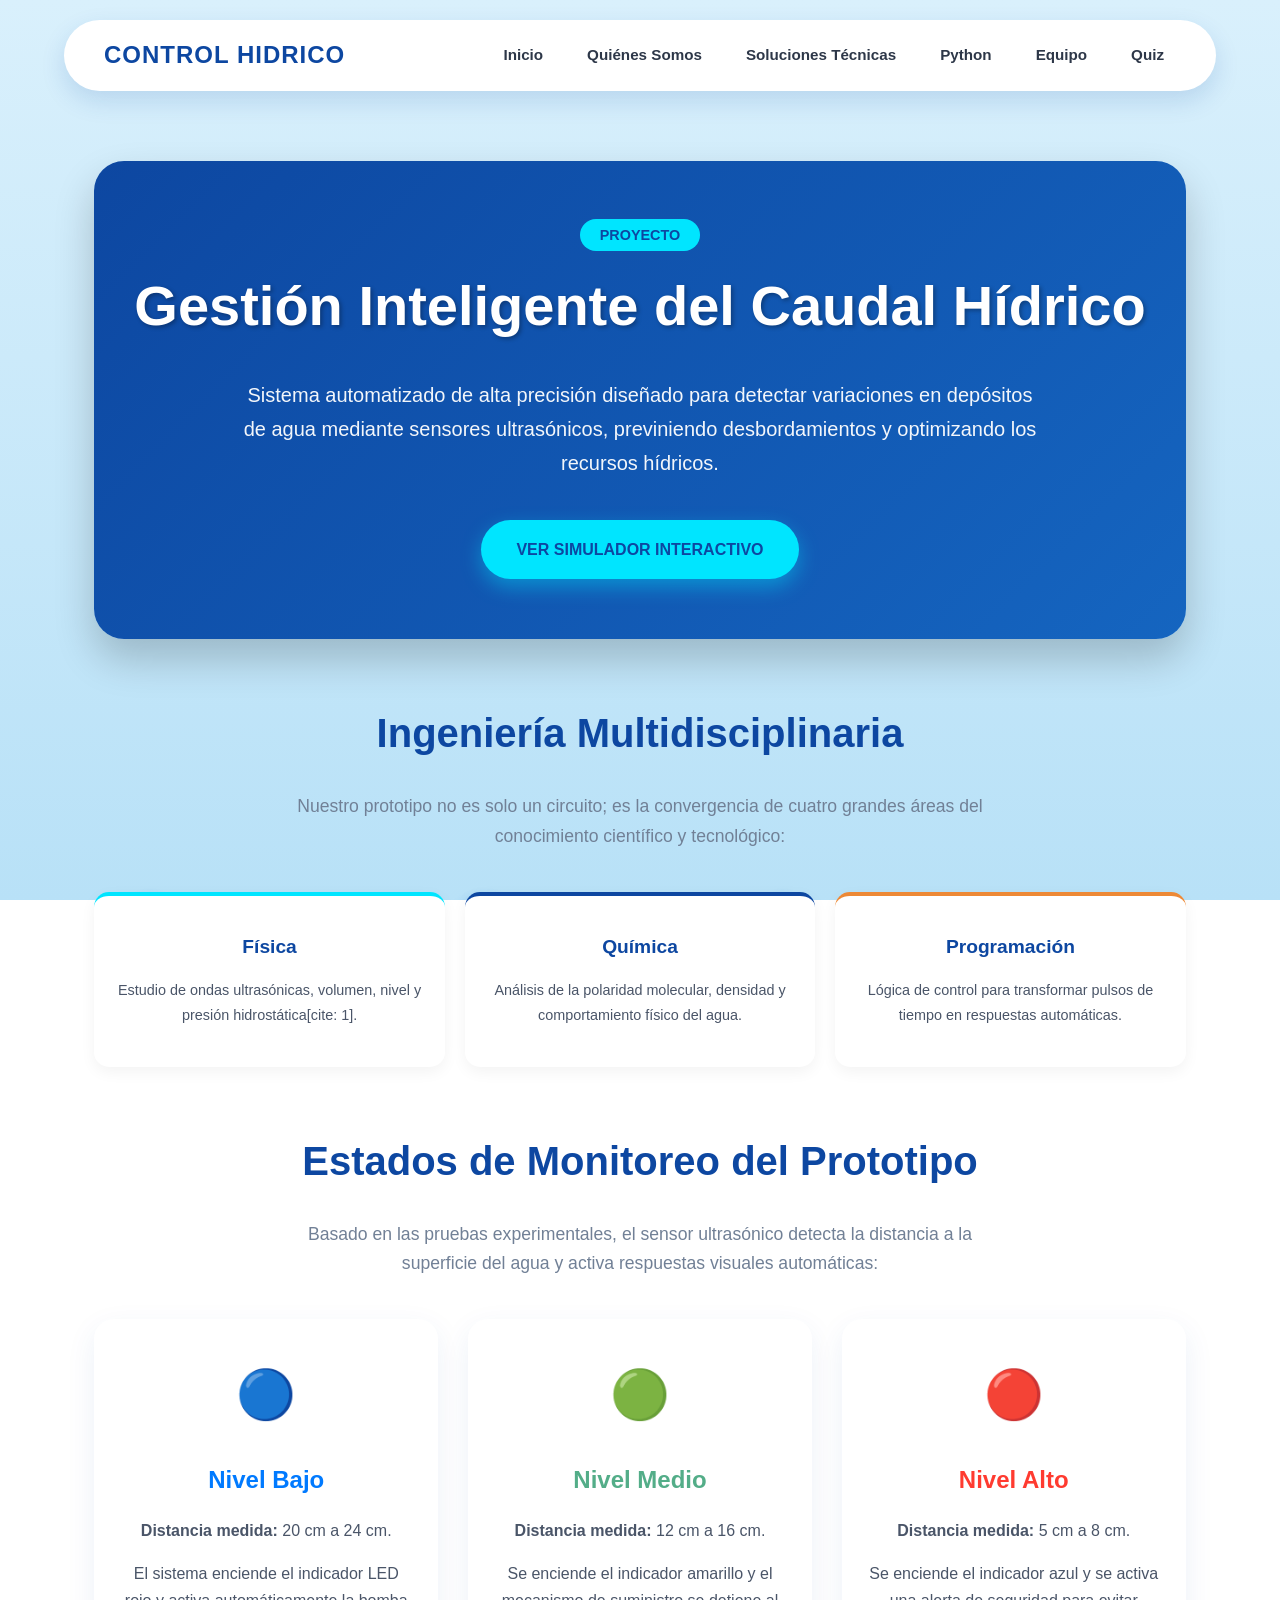
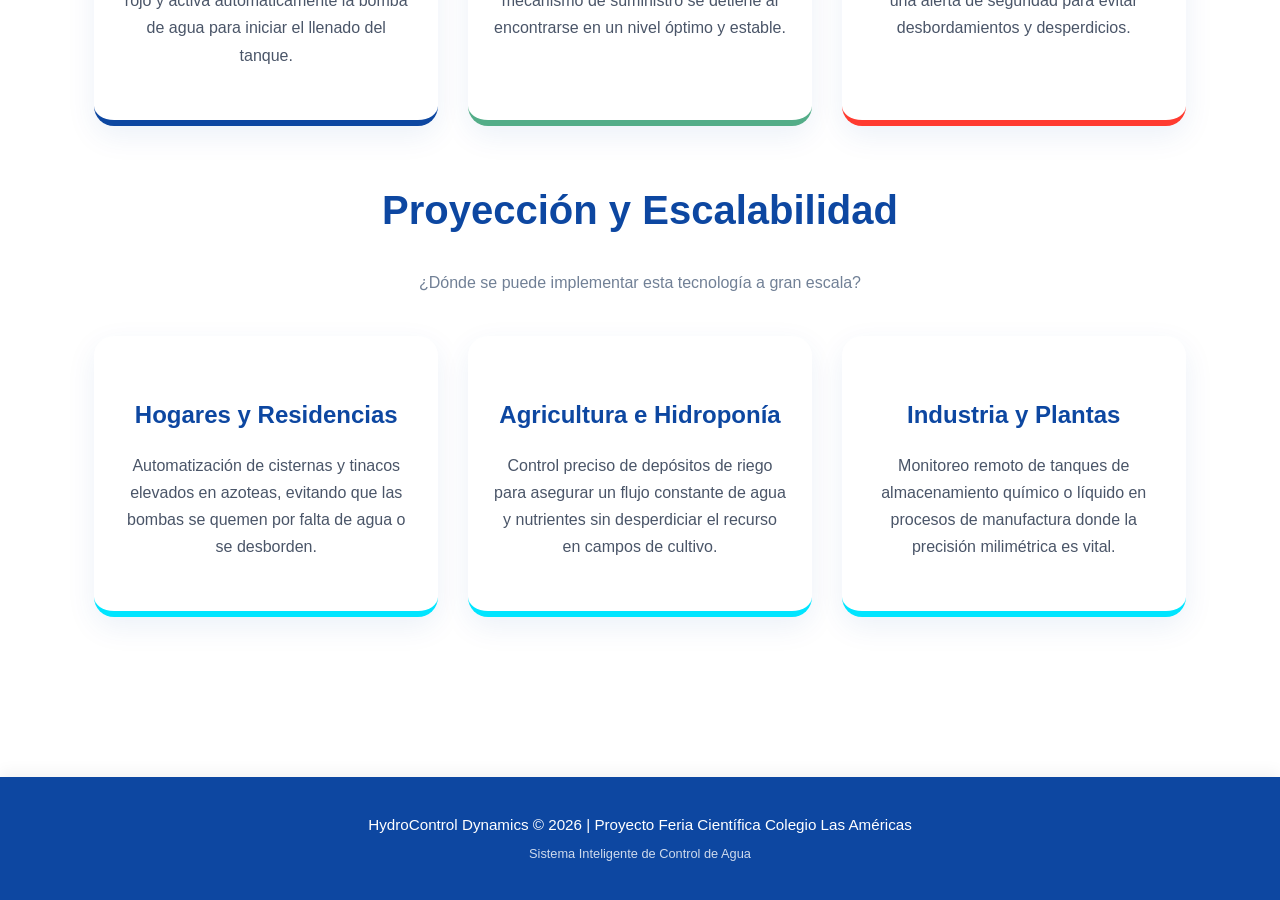
==== commit 045035f0: "Add files via upload" ====
--- a/index.html
+++ b/index.html
@@ -146,17 +146,17 @@
 
         <div class="grid-info">
             <!-- Tarjeta Nivel Bajo -->
+            <div class="tarjeta-info" style="border-bottom-color: 8#007AFF;">
+                <div style="font-size: 3rem; margin-bottom: 10px;">🔵</div>
+                <h3 style="color: #007AFF;">Nivel Bajo</h3>
+                <p><strong>Distancia medida:</strong> 20 cm a 24 cm.</p>
+                <p>El sistema enciende el indicador LED rojo y activa automáticamente la bomba de agua para iniciar el llenado del tanque.</p>
+            </div>
+
+            <!-- Tarjeta Nivel Medio -->
             <div class="tarjeta-info" style="border-bottom-color: #53ad88;">
                 <div style="font-size: 3rem; margin-bottom: 10px;">🟢</div>
-                <h3 style="color: #53ad88;">Nivel Bajo</h3>
-                <p><strong>Distancia medida:</strong> 20 cm a 24 cm.</p>
-                <p>El sistema enciende el indicador LED rojo y activa automáticamente la bomba de agua para iniciar el llenado del tanque.</p>
-            </div>
-
-            <!-- Tarjeta Nivel Medio -->
-            <div class="tarjeta-info" style="border-bottom-color: #007AFF;">
-                <div style="font-size: 3rem; margin-bottom: 10px;">🔵</div>
-                <h3 style="color: #007AFF;">Nivel Medio</h3>
+                <h3 style="color: #53ad88;">Nivel Medio</h3>
                 <p><strong>Distancia medida:</strong> 12 cm a 16 cm.</p>
                 <p>Se enciende el indicador amarillo y el mecanismo de suministro se detiene al encontrarse en un nivel óptimo y estable.</p>
             </div>
--- a/style.css
+++ b/style.css
@@ -1,4 +1,3 @@
-/* style.css - Diseño General Unificado */
 :root {
     --azul-marino: #0D47A1;
     --azul-cyan: #00E5FF;
@@ -11,7 +10,6 @@
     font-family: 'Inter', -apple-system, BlinkMacSystemFont, sans-serif;
     margin: 0;
     padding: 0;
-    /* Fondo celeste pastel con degradado */
     background: linear-gradient(180deg, #d9f0fc 0%, #b8e1f7 100%);
     background-attachment: fixed;
     color: var(--texto);
@@ -124,7 +122,6 @@
     transform: scale(1.05);
 }
  
-/* FOOTER UNIFICADO PARA TODAS LAS PÁGINAS */
 footer {
     text-align: center;
     padding: 30px;
@@ -201,9 +198,6 @@
     z-index: 1;
 }
 
-/* ==========================================
-   ADAPTACIÓN PARA CELULARES (RESPONSIVE)
-   ========================================== */
 @media (max-width: 768px) {
     header {
         flex-direction: column;
@@ -218,7 +212,7 @@
     }
     nav {
         display: grid;
-        grid-template-columns: repeat(3, 1fr); /* Organiza el menú en filas de 3 botones ordenados */
+        grid-template-columns: repeat(3, 1fr);
         gap: 6px;
         width: 100%;
         padding: 0 5px;
@@ -239,4 +233,12 @@
     h2 {
         font-size: 1.8rem;
     }
+    
+    pre {
+        max-width: 100% !important;
+        overflow-x: auto !important;
+        white-space: pre-wrap !important;
+        word-wrap: break-word !important;
+        box-sizing: border-box !important;
+    }
 }
